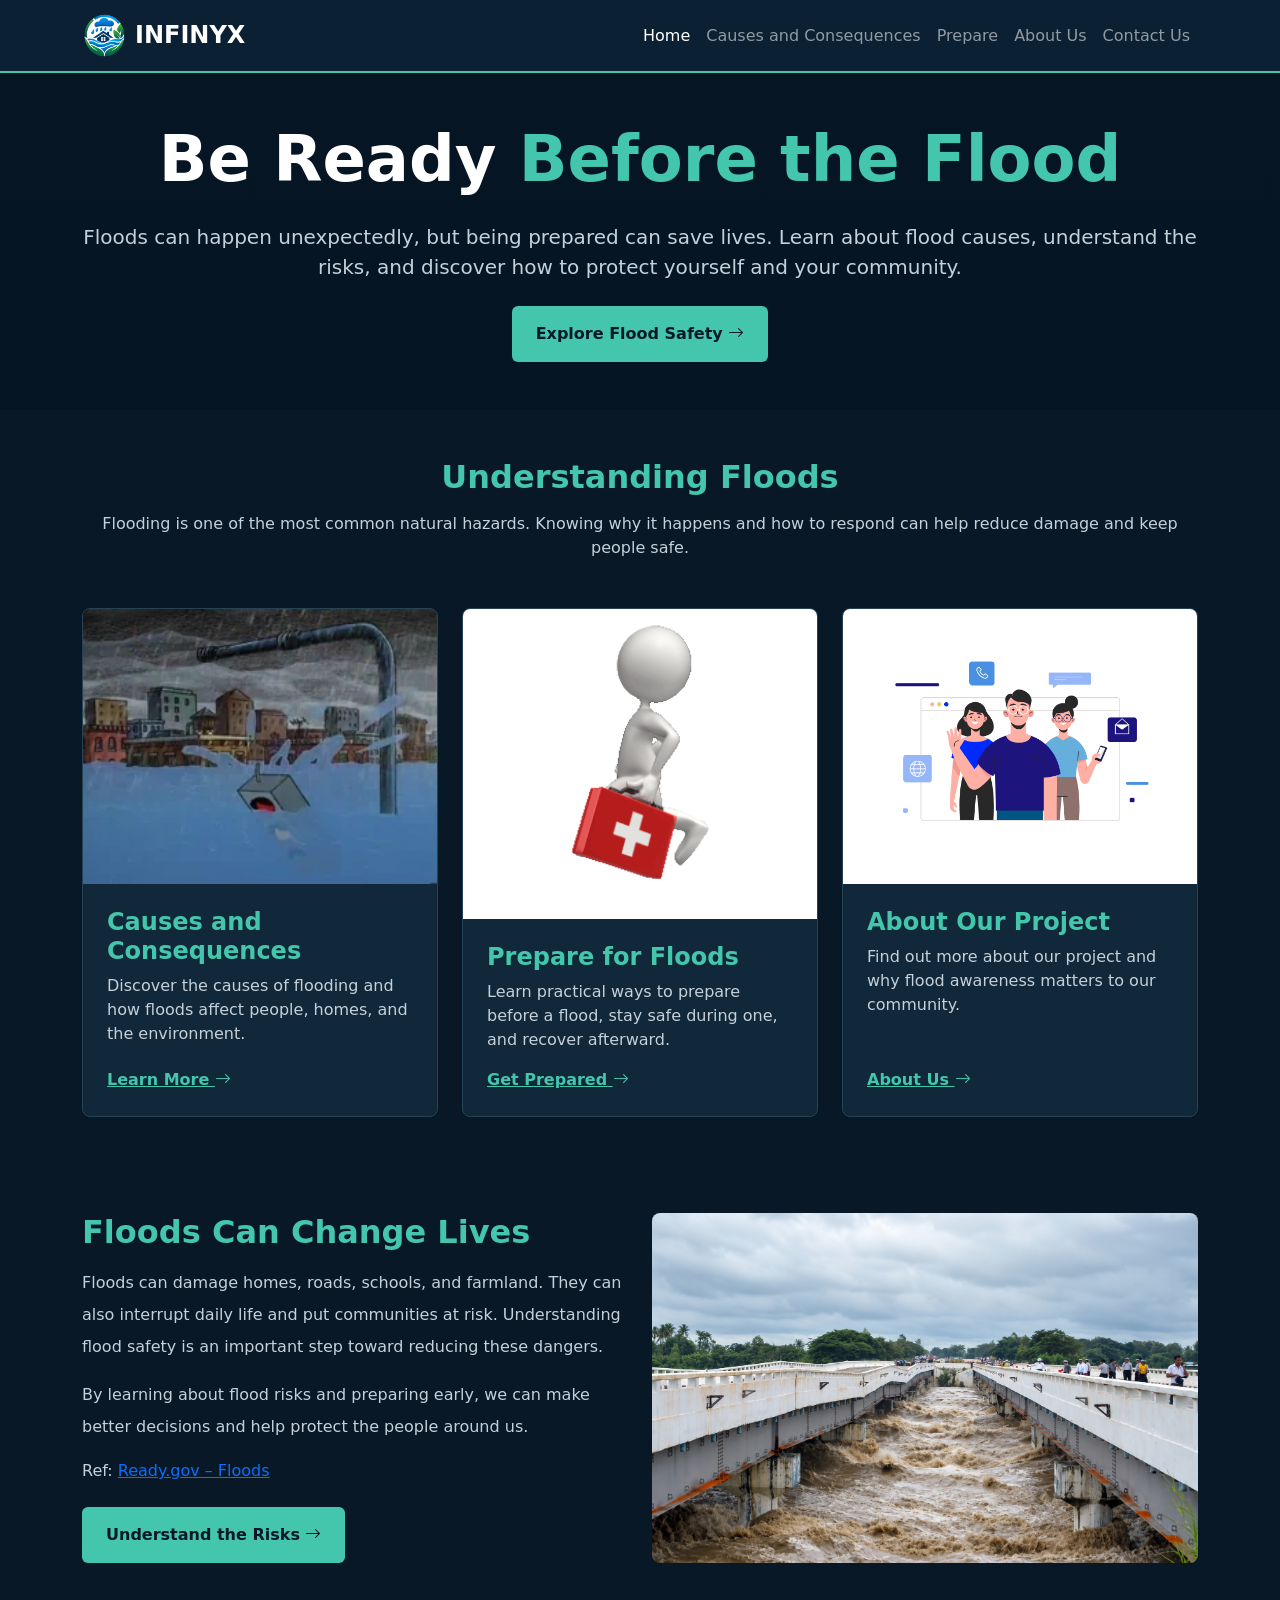
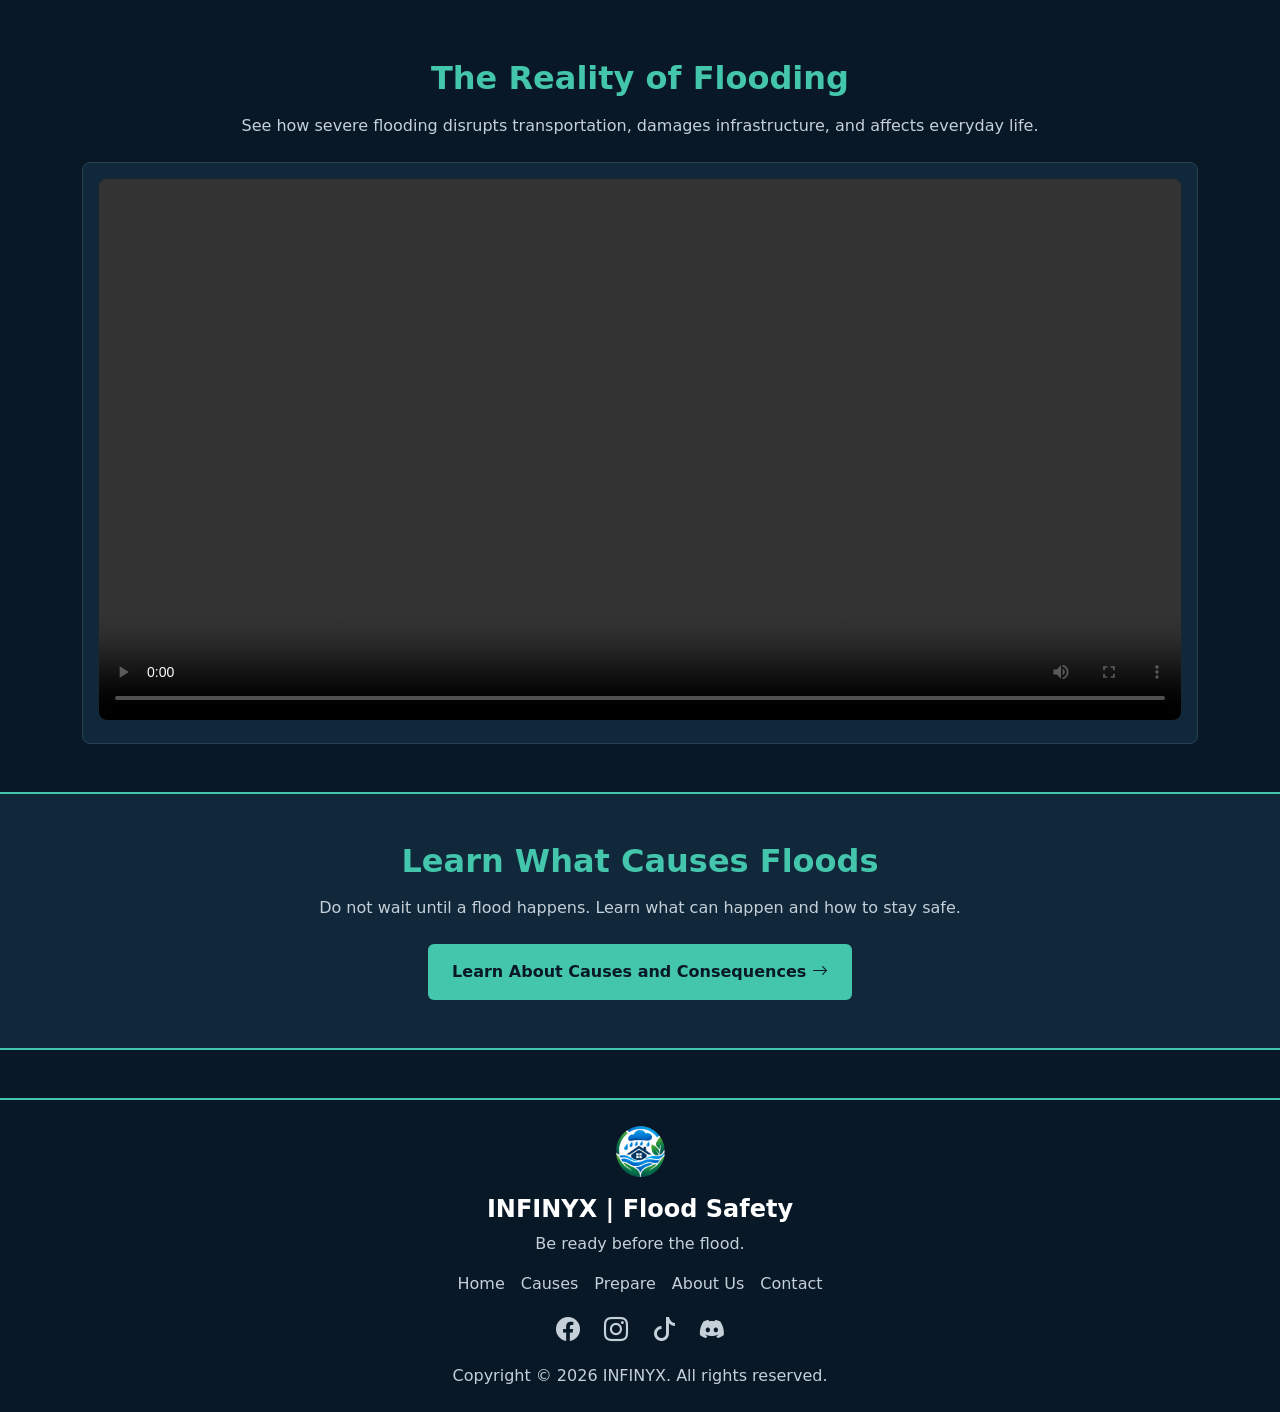
==== index.html @ 1c049dee "Add files via upload" ====
<!DOCTYPE html>
<html lang="en">
<head>
    <meta charset="UTF-8">
    <meta name="viewport" content="width=device-width, initial-scale=1.0">
    <title>INFINYX | Flood Safety</title>

    <!-- Bootstrap CSS -->
    <link href="https://cdn.jsdelivr.net/npm/bootstrap@5.3.8/dist/css/bootstrap.min.css" rel="stylesheet">
    <link rel="stylesheet" href="https://cdn.jsdelivr.net/npm/bootstrap-icons@1.11.3/font/bootstrap-icons.min.css">
    <link rel="stylesheet" href="https://unpkg.com/aos@2.3.1/dist/aos.css">

    <link rel="icon" href="media/logo.png">
    <link rel="stylesheet" href="style/style.css">
</head>

<body id="hiimbody">

<!-- Navbar -->
<nav class="navbar navbar-expand-lg navbar-dark sticky-top" id="navnav">
    <div class="container">
        <a class="navbar-brand fw-bold fs-4" href="index.html">
            <img src="media/logo.png" alt="INFINYX logo" width="45" height="45" class="me-2">INFINYX</a>

        <button class="navbar-toggler" type="button" data-bs-toggle="collapse" data-bs-target="#navbarContent">
            <span class="navbar-toggler-icon"></span>
        </button>

        <div class="collapse navbar-collapse" id="navbarContent">
            <ul class="navbar-nav ms-auto">
                <li class="nav-item"><a class="nav-link active" href="index.html">Home</a></li>
                <li class="nav-item"><a class="nav-link" href="pages/Causes_and_Consequences.html">Causes and Consequences</a></li>
                <li class="nav-item"><a class="nav-link" href="pages/Prepare.html">Prepare</a></li>
                <li class="nav-item"><a class="nav-link" href="pages/About_Us.html">About Us</a></li>
                <li class="nav-item"><a class="nav-link" href="pages/Contact_Us.html">Contact Us</a></li>
            </ul>
        </div>
    </div>
</nav>

<!-- Banner -->
<div class="banner d-flex align-items-center text-center py-5" id="banner">
    <div class="container">
        <h1 class="display-3 fw-bold mb-4" data-aos="fade-up">Be Ready <span>Before the Flood</span></h1>
        <p class="fs-5 mx-auto mb-4" data-aos="fade-up" data-aos-delay="150">
            Floods can happen unexpectedly, but being prepared can save lives. Learn about flood causes, understand the risks, and discover how to protect yourself and your community.
        </p>
        <a href="pages/Causes_and_Consequences.html" class="main-btn btn fw-bold px-4 py-3 border-0" data-aos="fade-up" data-aos-delay="300">
            Explore Flood Safety <i class="bi bi-arrow-right"></i>
        </a>
    </div>
</div>

<!-- Floods Section -->
<section class="container py-5">
    <div class="text-center mb-5" data-aos="fade-up">
        <h2 class="section-title fw-bold mb-3">Understanding Floods</h2>
        <p class="section-text">
            Flooding is one of the most common natural hazards. Knowing why it happens and how to respond can help reduce damage and keep people safe.
        </p>
    </div>

    <div class="row g-4 align-items-stretch">

        <div class="col-md-4" data-aos="flip-up">
            <div class="feature-card rounded-3 overflow-hidden h-100 d-flex flex-column">
                <img src="media/animationflood" class="section-img" alt="Flooded area">

                <div class="p-4 d-flex flex-column flex-grow-1">
                    <h4 class="section-title fw-bold">Causes and Consequences</h4>
                    <p class="section-text">
                        Discover the causes of flooding and how floods affect people, homes, and the environment.
                    </p>
                    <a href="pages/Causes_and_Consequences.html" class="fw-bold link-green mt-auto">
                        Learn More <i class="bi bi-arrow-right"></i>
                    </a>
                </div>
            </div>
        </div>

        <div class="col-md-4" data-aos="flip-up" data-aos-delay="150">
            <div class="feature-card rounded-3 overflow-hidden h-100 d-flex flex-column">
                <img src="media/emergencyprepare" class="section-img" alt="Flood preparation" id="runnin">

                <div class="p-4 d-flex flex-column flex-grow-1">
                    <h4 class="section-title fw-bold">Prepare for Floods</h4>
                    <p class="section-text">
                        Learn practical ways to prepare before a flood, stay safe during one, and recover afterward.
                    </p>
                    <a href="pages/Prepare.html" class="fw-bold link-green mt-auto">
                        Get Prepared <i class="bi bi-arrow-right"></i>
                    </a>
                </div>
            </div>
        </div>

        <div class="col-md-4" data-aos="flip-up" data-aos-delay="300">
            <div class="feature-card rounded-3 overflow-hidden h-100 d-flex flex-column">
                <img src="media/aboutus" class="section-img" alt="Flood safety project">

                <div class="p-4 d-flex flex-column flex-grow-1">
                    <h4 class="section-title fw-bold">About Our Project</h4>
                    <p class="section-text">
                        Find out more about our project and why flood awareness matters to our community.
                    </p>
                    <a href="pages/About_Us.html" class="fw-bold link-green mt-auto">
                        About Us <i class="bi bi-arrow-right"></i>
                    </a>
                </div>
            </div>
        </div>

    </div>
</section>

<!-- Floods Can Change Lives Section -->
<section class="container py-5">
    <div class="row align-items-center g-4">
        <div class="col-md-6" data-aos="fade-right">
            <h2 class="section-title fw-bold mb-3">Floods Can Change Lives</h2>

            <p class="section-text lh-lg">
                Floods can damage homes, roads, schools, and farmland. They can also interrupt daily life and put communities at risk. Understanding flood safety is an important step toward reducing these dangers.
            </p>

            <p class="section-text lh-lg">
                By learning about flood risks and preparing early, we can make better decisions and help protect the people around us.
            </p>

            <p class="section-text">
                Ref: <a href="https://www.ready.gov/floods" target="_blank">Ready.gov – Floods</a>
            </p>

            <a href="pages/Causes_and_Consequences.html" class="main-btn btn fw-bold px-4 py-3 border-0 mt-2">
                Understand the Risks <i class="bi bi-arrow-right"></i>
            </a>
        </div>

        <div class="col-md-6" data-aos="fade-left">
            <img src="media/Floodwaters Raging Beneath the Bridge.png" class="img-fluid rounded-3 w-100" alt="Floodwater flowing beneath a bridge" id="hihi">
        </div>
    </div>
</section>

<!-- Video Section -->
<section class="container py-5">
    <div class="text-center mb-4" data-aos="fade-up">
        <h2 class="section-title fw-bold mb-3">The Reality of Flooding</h2>
        <p class="section-text">
            See how severe flooding disrupts transportation, damages infrastructure, and affects everyday life.
        </p>
    </div>

    <div class="feature-card rounded-3 p-3" data-aos="zoom-in">
        <video controls class="w-100 rounded-3">
            <source src="media/flood.mp4" type="video/mp4">
        </video>
    </div>
</section>

<!-- Ready Section -->
<section class="ready-section py-5">
    <div class="container text-center" data-aos="fade-up">
        <h2 class="section-title fw-bold mb-3">Learn What Causes Floods</h2>

        <p class="section-text mb-4">
            Do not wait until a flood happens. Learn what can happen and how to stay safe.
        </p>

        <a href="pages/Causes_and_Consequences.html" class="main-btn btn fw-bold px-4 py-3 border-0">
            Learn About Causes and Consequences <i class="bi bi-arrow-right"></i>
        </a>
    </div>
</section>

<!-- Footer -->
<footer class="py-4 mt-5">
    <div class="container text-center">
        <img src="media/logo.png" alt="INFINYX logo" width="55" height="55" class="mb-3">

        <h4 class="fw-bold">INFINYX | Flood Safety</h4>
        <p class="section-text">Be ready before the flood.</p>

        <div class="d-flex flex-wrap justify-content-center gap-3 my-3">
            <a href="index.html">Home</a>
            <a href="pages/Causes_and_Consequences.html">Causes</a>
            <a href="pages/Prepare.html">Prepare</a>
            <a href="pages/About_Us.html">About Us</a>
            <a href="pages/Contact_Us.html">Contact</a>
        </div>

        <div class="d-flex justify-content-center gap-4 my-3">
            <a href="#"><i class="bi bi-facebook fs-4"></i></a>
            <a href="#"><i class="bi bi-instagram fs-4"></i></a>
            <a href="#"><i class="bi bi-tiktok fs-4"></i></a>
            <a href="#"><i class="bi bi-discord fs-4"></i></a>
        </div>

        <p class="section-text mb-0">Copyright © 2026 INFINYX. All rights reserved.</p>
    </div>
</footer>
<!-- Scripts -->
<script src="https://cdn.jsdelivr.net/npm/bootstrap@5.3.8/dist/js/bootstrap.bundle.min.js"></script>
<script src="https://unpkg.com/aos@2.3.1/dist/aos.js"></script>

<script>
    AOS.init({
        duration: 800,
        once: true
    });
</script>
</body>
</html>
---- style/style.css ----
body { 
    background-color: #081827; 
    color: white; 
}

#navnav {
    background-color: #0b2032; 
    border-bottom: 2px solid #43c6ac; 
}

.navbar-brand:hover {
    color: #43c6ac; 
}

#banner {
    background: linear-gradient(rgba(5,20,35,0.65), rgba(5,20,35,0.8)), url("/Flood_PBL/media/Flooded\ Neighborhood\ Street\ with\ Silver\ Van.png") center; 
}
#runnin {
    width: 100%;
    height: 310px;
    object-fit: contain;
    background-color: #ffffff;
}

.banner span, .section-title {
    color: #43c6ac; 
}

.banner p, .section-text {
    color: #c5d0d9; 
}

.banner-desc {
    max-width: 700px;
}

.main-btn {
    background-color: #43c6ac; 
    color: #081827; 
    transition: 0.3s; 
}
    
.main-btn:hover {
    background-color: white; 
    color: #081827; 
    transform: translateY(-3px); 
}

.feature-card {
    background-color: #10283a; 
    border: 1px solid #244456; 
    transition: 0.3s; 
}

.feature-card:hover {
    transform: translateY(-5px); 
    border-color: #43c6ac;
}

.section-img {
    width: 100%;
    height: 275px;
    object-fit: cover;
    display: block;
}

#member {
    clip-path: polygon(25% 0%, 75% 0%, 100% 50%, 75% 100%, 25% 100%, 0% 50%);
    width: 100%;
    height: 300px;
    object-fit: cover;
}

.feature-card {
    height: 100%;
}

.feature-card .section-text {
    flex-grow: 0;
}

#hihi {
    height: 350px;
    object-fit: cover;
}

.ready-section {
    background-color: #10283a; 
    border-top: 2px solid #43c6ac; 
    border-bottom: 2px solid #43c6ac; 
}

.link-green {
    color: #43c6ac;
}

footer {
    border-top: 2px solid #43c6ac;
}

footer a {
    color: #c5d0d9; 
    text-decoration: none; 
}

footer a:hover {
    color: #43c6ac; 
}

@media (max-width: 767px) {
    .banner { min-height: 420px; } 
}
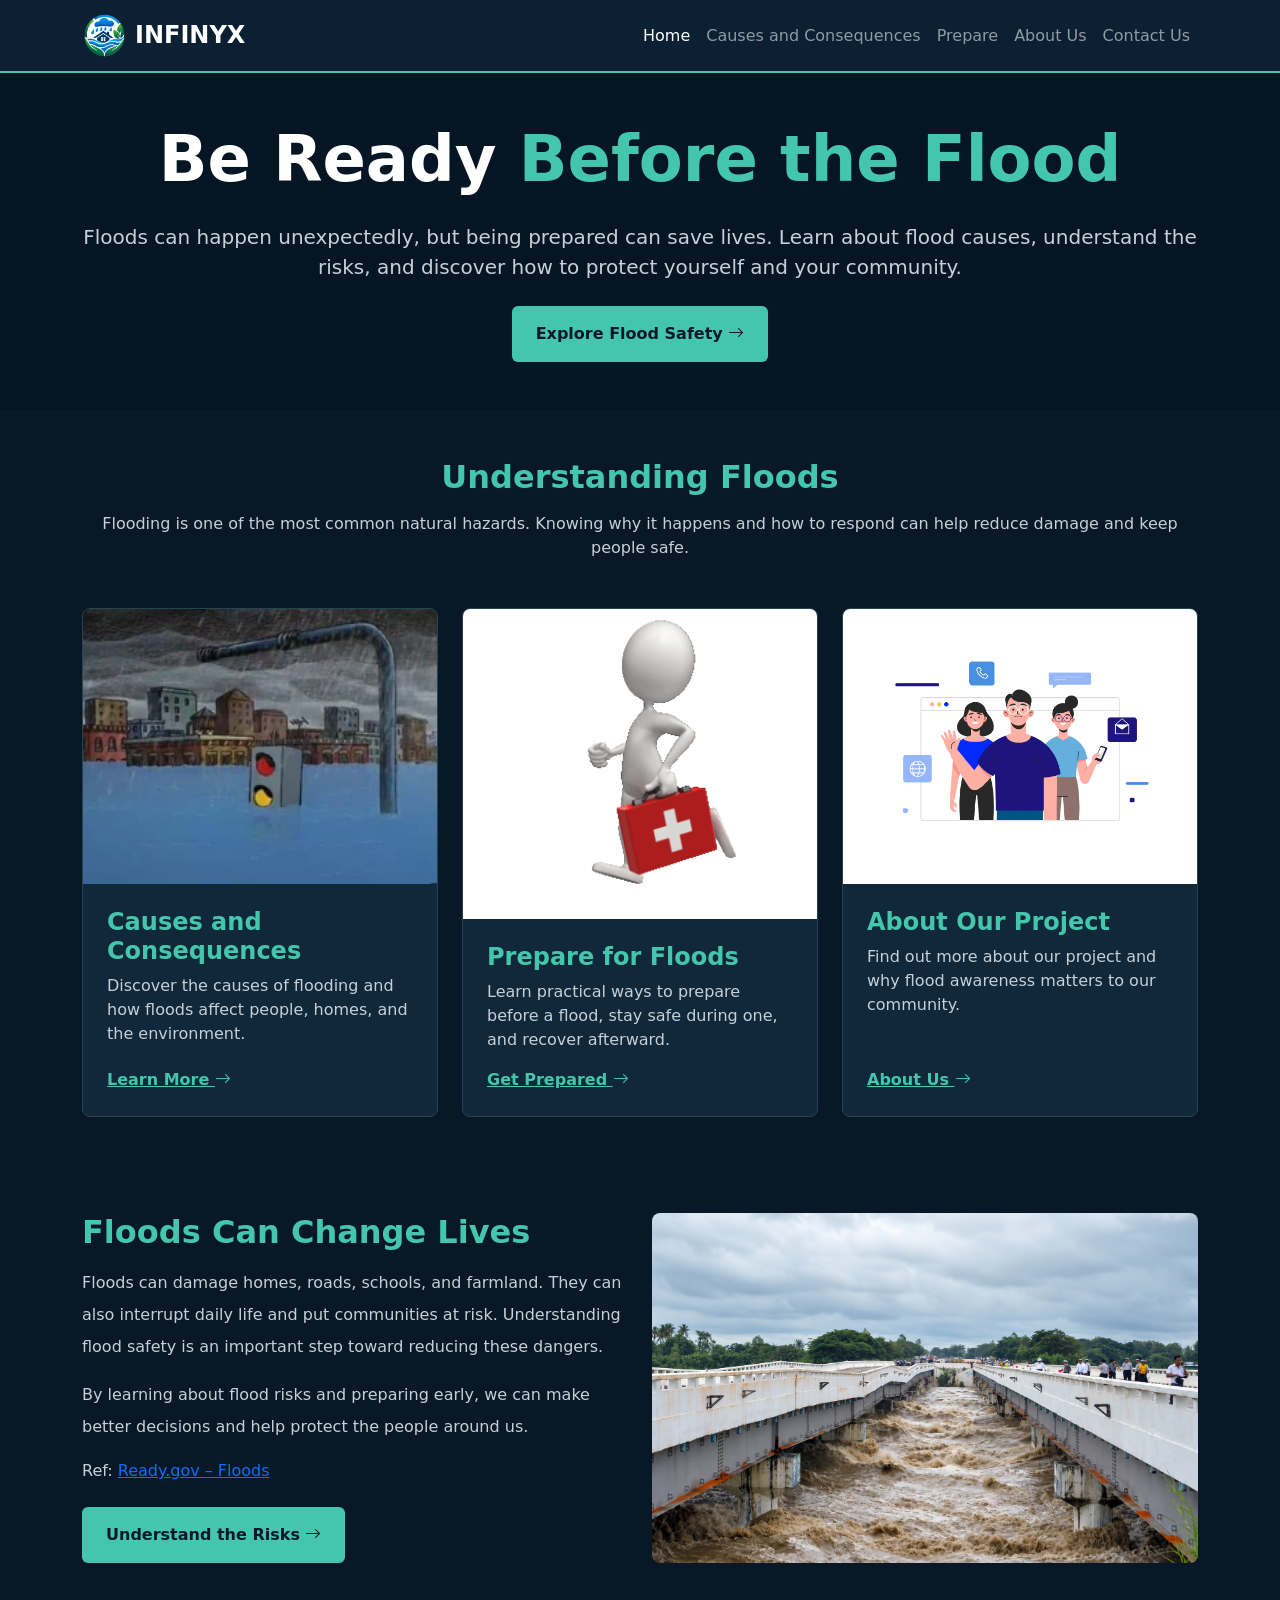
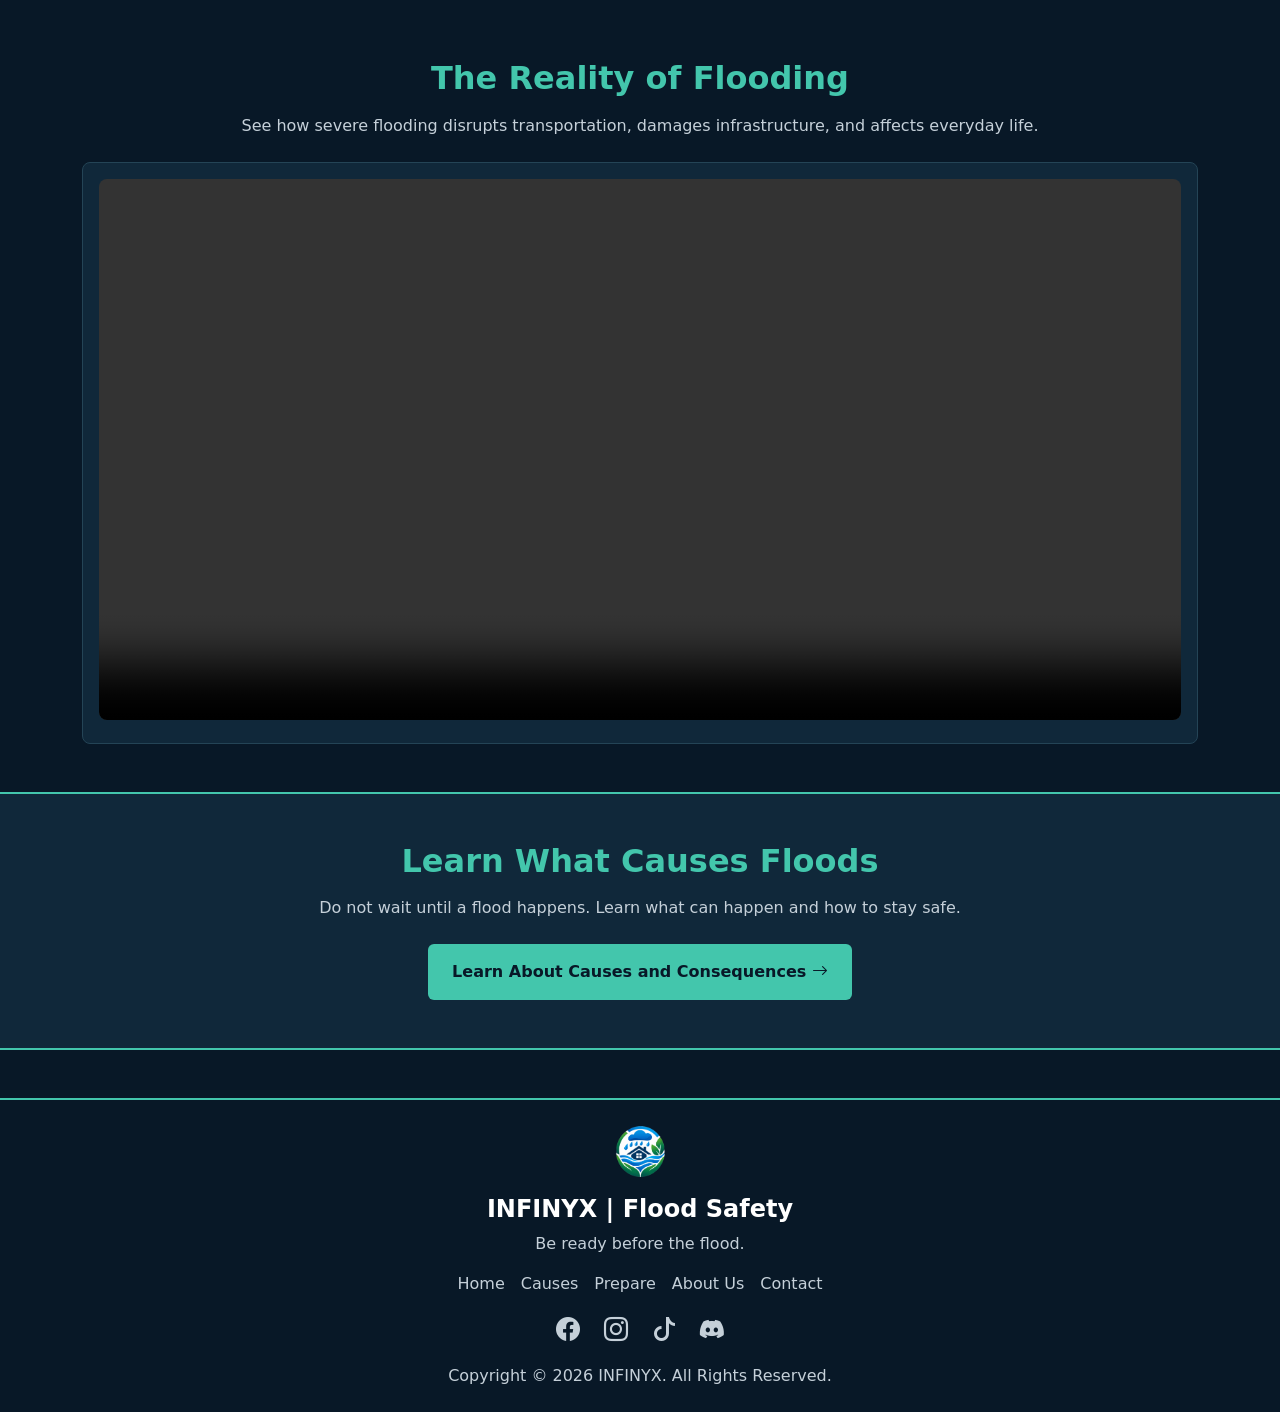
==== commit 99b344dd: "Update index.html" ====
--- a/index.html
+++ b/index.html
@@ -196,7 +196,7 @@
             <a href="#"><i class="bi bi-discord fs-4"></i></a>
         </div>
 
-        <p class="section-text mb-0">Copyright © 2026 INFINYX. All rights reserved.</p>
+        <p class="section-text mb-0">Copyright &copy; 2026 INFINYX. All Rights Reserved.</p>
     </div>
 </footer>
 <!-- Scripts -->
@@ -210,4 +210,4 @@
     });
 </script>
 </body>
-</html>+</html>
